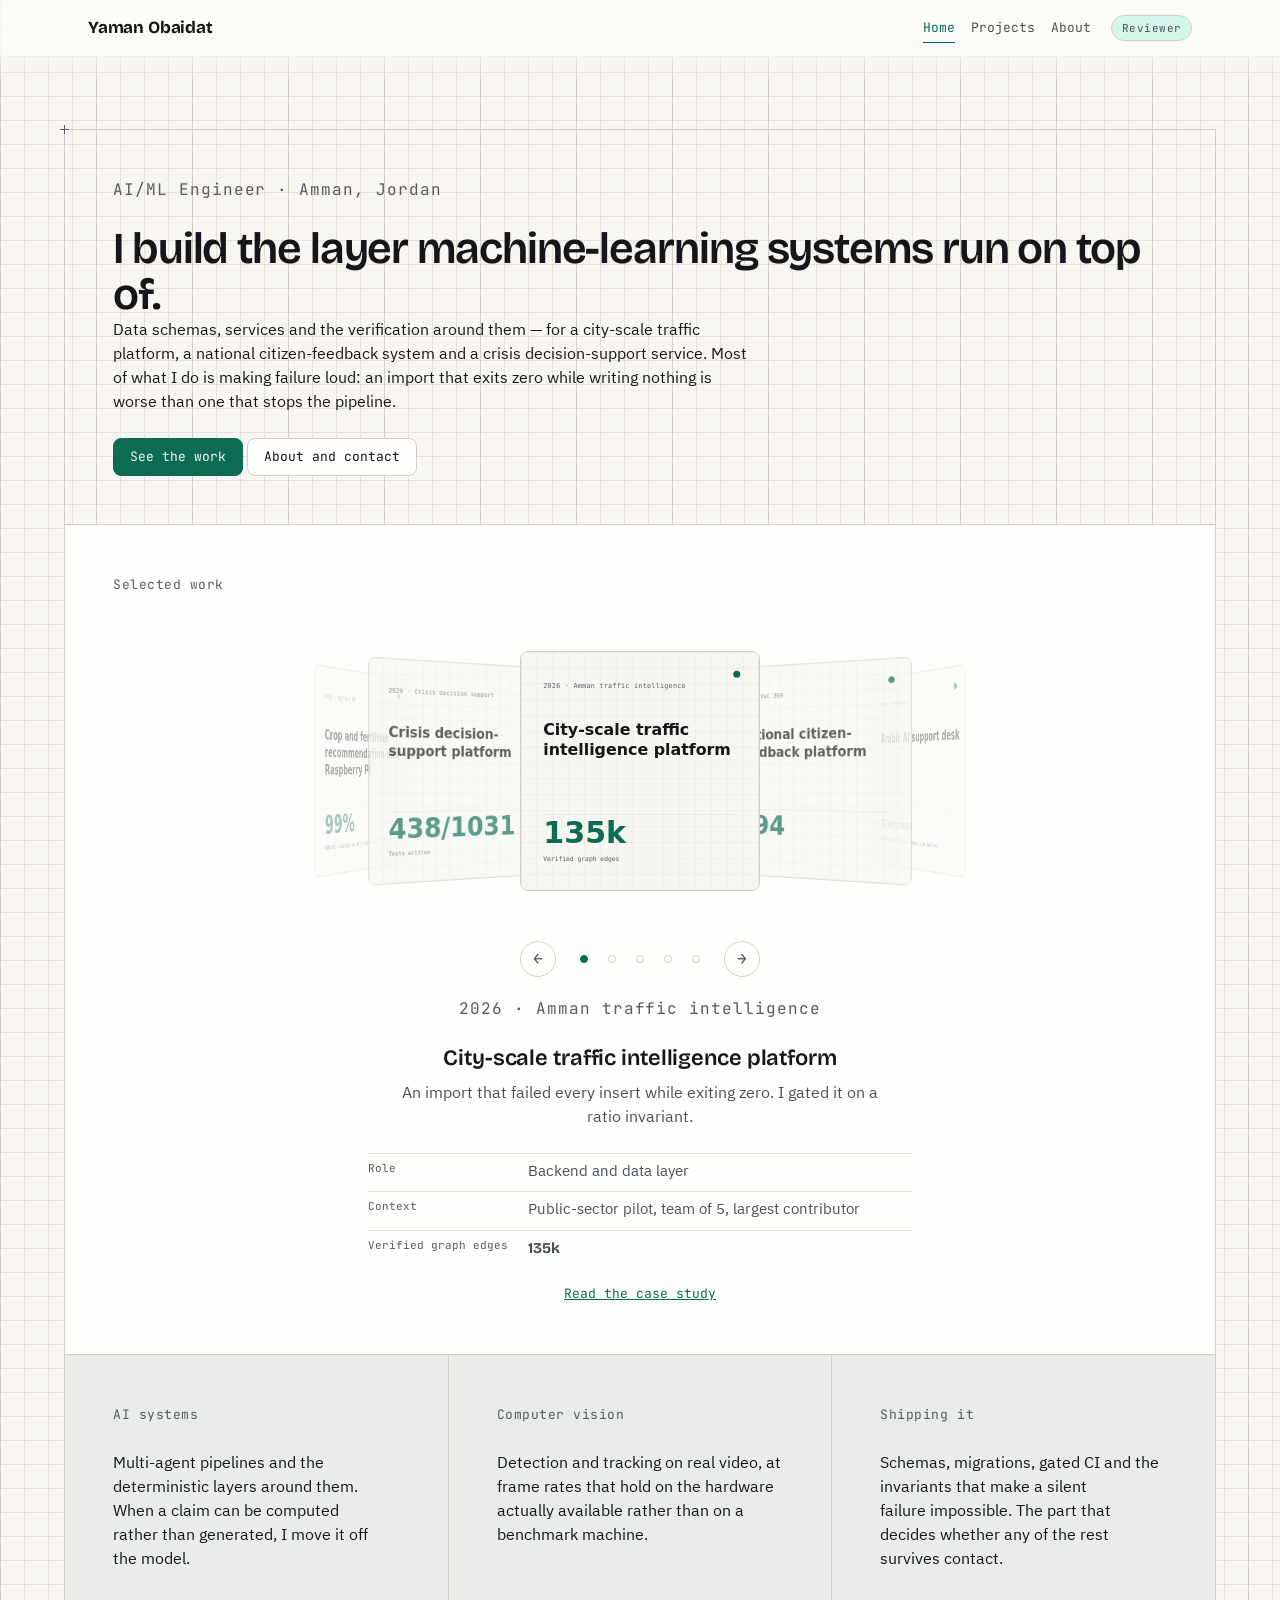
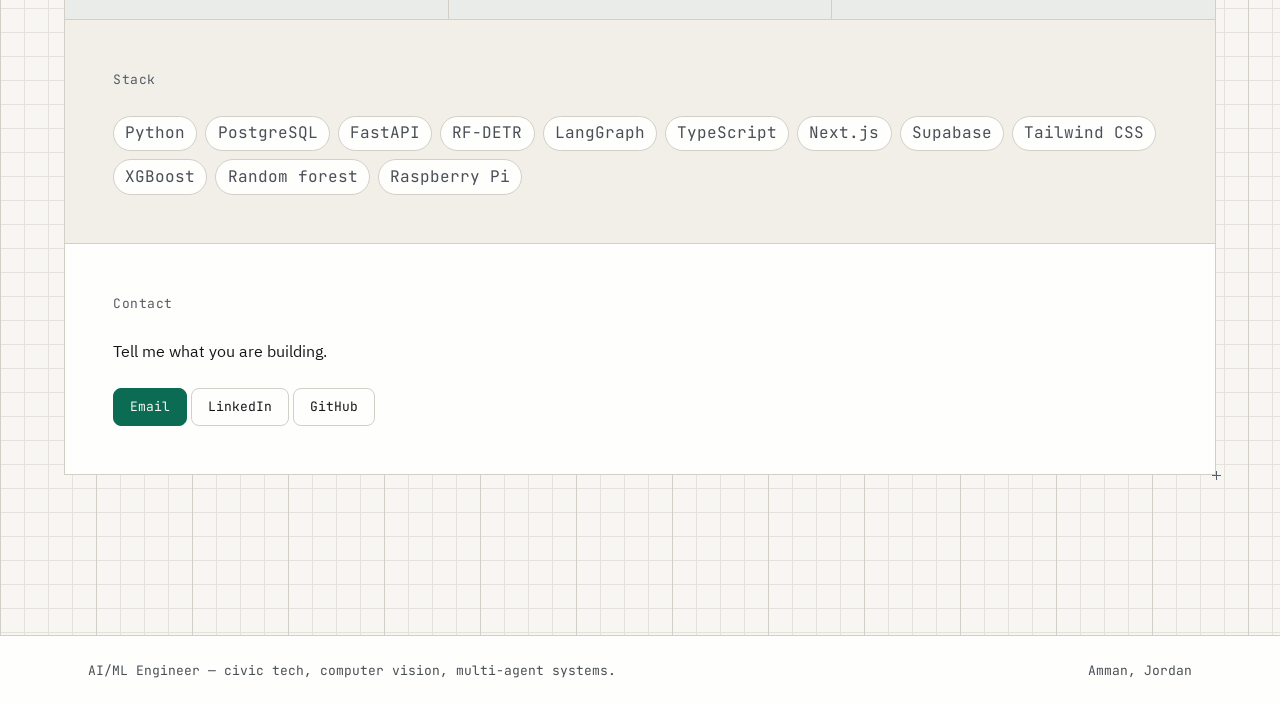
==== index.html @ bcfc2d08 "feat: build the portfolio site, phases 0 through 7 Vanilla HTML/CSS/JS, no framework, no bundler, no" ====
<!doctype html>
<html lang="en">
<head>
<meta charset="utf-8">
<meta name="viewport" content="width=device-width, initial-scale=1">
<title>Yaman Obaidat — AI/ML Engineer</title>
<meta name="description" content="AI/ML Engineer in Amman, Jordan — civic tech, computer vision, multi-agent systems.">
<link rel="canonical" href="https://YAMANOE.github.io/yaman-portfolio/">
<meta property="og:type" content="website">
<meta property="og:site_name" content="Yaman Obaidat">
<meta property="og:url" content="https://YAMANOE.github.io/yaman-portfolio/">
<meta property="og:title" content="Yaman Obaidat — AI/ML Engineer">
<meta property="og:description" content="AI/ML Engineer in Amman, Jordan — civic tech, computer vision, multi-agent systems.">
<!-- Social crawlers cannot resolve relative URLs, so these two are absolute.
     They are the only absolute paths in the repo. -->
<meta property="og:image" content="https://YAMANOE.github.io/yaman-portfolio/assets/og-image.png">
<meta property="og:image:width" content="1200">
<meta property="og:image:height" content="630">
<meta property="og:image:alt" content="Yaman Obaidat — AI/ML Engineer. Civic tech, computer vision, multi-agent systems.">
<meta name="twitter:card" content="summary_large_image">
<meta name="twitter:title" content="Yaman Obaidat — AI/ML Engineer">
<meta name="twitter:description" content="AI/ML Engineer in Amman, Jordan — civic tech, computer vision, multi-agent systems.">
<meta name="twitter:image" content="https://YAMANOE.github.io/yaman-portfolio/assets/og-image.png">

<link rel="icon" href="assets/favicon.svg" type="image/svg+xml">

<link rel="preconnect" href="https://fonts.googleapis.com">
<link rel="preconnect" href="https://fonts.gstatic.com" crossorigin>
<link href="https://fonts.googleapis.com/css2?family=Bricolage+Grotesque:opsz,wght@12..96,600;12..96,700&family=IBM+Plex+Sans+Arabic:wght@400;500&family=JetBrains+Mono:wght@400;500&display=swap" rel="stylesheet">

<link rel="stylesheet" href="assets/styles.css">
<link rel="stylesheet" href="assets/home.css">
</head>
<body class="sheet-page">

<a class="skip" href="#main">Skip to content</a>

<header class="topbar">
  <div class="shell topbar__inner">
    <a class="mark" href="index.html">Yaman Obaidat</a>
    <nav class="nav" aria-label="Main">
      <a href="index.html" aria-current="page">Home</a>
      <a href="projects.html">Projects</a>
      <a href="about.html">About</a>
    </nav>
    <span class="pill">Reviewer</span>
  </div>
</header>

<main id="main">

  <div class="sheet">

    <!-- 1. Hero -->
    <section class="parcel parcel--hero" aria-labelledby="hero-h">
      <p class="eyebrow">AI/ML Engineer · Amman, Jordan</p>
      <h1 id="hero-h">I build the layer machine-learning systems run on top of.</h1>
      <p class="hero__lede">
        Data schemas, services and the verification around them — for a city-scale traffic
        platform, a national citizen-feedback system and a crisis decision-support service.
        Most of what I do is making failure loud: an import that exits zero while writing
        nothing is worse than one that stops the pipeline.
      </p>
      <p class="hero__actions">
        <a class="btn btn--primary" href="projects.html">See the work</a>
        <!-- TODO(yaman): add the CV PDF and point this at it. -->
        <a class="btn" href="about.html">About and contact</a>
      </p>
    </section>

    <!-- 2. Selected work -->
    <section class="parcel parcel--work" aria-labelledby="work-h">
      <h2 class="parcel__label" id="work-h">Selected work</h2>

      <div class="error" id="error" hidden>
        <p><strong>The project data could not load.</strong></p>
        <p>This page reads <code class="mono">data/projects.json</code> over the network, which does
           not work from a <code class="mono">file://</code> address. Serve the folder over http:</p>
        <p><code class="mono">python3 -m http.server 8000</code></p>
        <p class="error__detail"><code></code></p>
      </div>

      <div id="carousel">
        <div class="cf" id="track" tabindex="0" role="group"
             aria-roledescription="carousel" aria-label="Selected projects. Use the left and right arrow keys."></div>
        <div class="cf__controls">
          <button type="button" class="arrow" id="prev" aria-label="Previous project">←</button>
          <div class="dots" id="dots" role="group" aria-label="Choose a project"></div>
          <button type="button" class="arrow" id="next" aria-label="Next project">→</button>
        </div>
        <div class="cap" id="caption" aria-live="polite"></div>
      </div>
    </section>

    <!-- 3. What I do — one parcel each -->
    <section class="parcel parcel--do" aria-labelledby="do-1">
      <h2 class="parcel__label" id="do-1">AI systems</h2>
      <p>Multi-agent pipelines and the deterministic layers around them. When a claim can be
         computed rather than generated, I move it off the model.</p>
    </section>
    <section class="parcel parcel--do" aria-labelledby="do-2">
      <h2 class="parcel__label" id="do-2">Computer vision</h2>
      <p>Detection and tracking on real video, at frame rates that hold on the hardware
         actually available rather than on a benchmark machine.</p>
    </section>
    <section class="parcel parcel--do" aria-labelledby="do-3">
      <h2 class="parcel__label" id="do-3">Shipping it</h2>
      <p>Schemas, migrations, gated CI and the invariants that make a silent failure
         impossible. The part that decides whether any of the rest survives contact.</p>
    </section>

    <!-- 4. Stack -->
    <section class="parcel parcel--stack" aria-labelledby="stack-h">
      <h2 class="parcel__label" id="stack-h">Stack</h2>
      <ul class="tags" id="stack-row"></ul>
    </section>

    <!-- 5. Contact -->
    <section class="parcel parcel--cta" aria-labelledby="contact-h">
      <h2 class="parcel__label" id="contact-h">Contact</h2>
      <p class="cta__line">Tell me what you are building.</p>
      <p class="hero__actions">
        <!-- TODO(yaman): fill these three hrefs — see data/profile.json contact block. -->
        <a class="btn btn--primary" href="about.html">Email</a>
        <a class="btn" href="about.html">LinkedIn</a>
        <a class="btn" href="https://github.com/YAMANOE">GitHub</a>
      </p>
    </section>

  </div>
</main>

<footer class="site-footer">
  <div class="shell site-footer__inner">
    <span>AI/ML Engineer — civic tech, computer vision, multi-agent systems.</span>
    <span>Amman, Jordan</span>
  </div>
</footer>

<script type="module" src="assets/app.js"></script>
</body>
</html>
---- assets/styles.css ----
/* ==========================================================================
   yaman-portfolio — design tokens and shared shell
   Owned by Phase 0. Later phases APPEND their own blocks; they do not edit
   the rules above their block. See docs/phases/.
   ========================================================================== */

/* ==========================================================================
   Metric-matched fallbacks.

   Google Fonts load with display=swap, so the fallback paints first and the
   webfont replaces it. If the two have different metrics the text reflows and
   everything below it jumps — cumulative layout shift.

   These size-adjust values were MEASURED in the browser against the real
   webfonts (100px probe, same string):
     Bricolage Grotesque vs Arial   1984/2072 = 95.7%
     IBM Plex Sans Arabic vs Arial  2125/2072 = 102.6%
     JetBrains Mono vs Menlo        2520/2529 = 99.7%
   The mono case is the important one: against the GENERIC monospace the
   mismatch was 133.9%, and mono carries every label and eyebrow on the site.
   Re-measure if a family or weight changes.
   ========================================================================== */

@font-face {
  font-family: "Display fallback";
  src: local("Arial"), local("Helvetica Neue"), local("Liberation Sans");
  size-adjust: 95.7%;
  ascent-override: 92%;
  descent-override: 24%;
  line-gap-override: 0%;
}
@font-face {
  font-family: "Body fallback";
  src: local("Arial"), local("Helvetica Neue"), local("Liberation Sans");
  size-adjust: 102.6%;
  ascent-override: 92%;
  descent-override: 24%;
  line-gap-override: 0%;
}
@font-face {
  font-family: "Mono fallback";
  src: local("Menlo"), local("Consolas"), local("DejaVu Sans Mono");
  size-adjust: 99.7%;
  ascent-override: 92%;
  descent-override: 24%;
  line-gap-override: 0%;
}

:root {
  /* --- surface ------------------------------------------------------------
     Paper is warm off-white; paper-lift is the one step up used for cards
     and the topbar so a raised surface reads without a shadow. */
  --paper:        #F7F6F2;
  --paper-lift:   #FEFEFC;

  /* --- ink ----------------------------------------------------------------
     All three pass 4.5:1 on --paper, so no ink value can fail body text:
     ink 16.75:1 · ink-2 7.62:1 · ink-3 6.23:1 */
  --ink:          #14161A;
  --ink-2:        #4A4F57;
  --ink-3:        #565C66;

  /* --- mint ---------------------------------------------------------------
     THE RULE: --mint is the only mint allowed on text or a focus ring.
     It is 5.99:1 on --paper, clearing the 4.5:1 body-text floor.
     --mint-soft and --mint-glow are DECORATIVE ONLY — 1.54:1 and 1.07:1.
     Putting text on either fails WCAG. Phase 7 will check this. */
  --mint:         #0B6B53;
  --mint-soft:    #7FD9BE;
  --mint-glow:    #D6F5EA;

  /* --- rules --------------------------------------------------------------
     line draws borders; line-soft draws the paper grid. */
  --line:         #D2CFC7;
  --line-soft:    #E4E2DB;

  /* --- type ---------------------------------------------------------------
     Mono is for labels, metadata and eyebrows only — never body copy. */
  --font-display: "Bricolage Grotesque", "Display fallback", ui-sans-serif, system-ui, sans-serif;
  --font-body:    "IBM Plex Sans Arabic", "Body fallback", ui-sans-serif, system-ui, sans-serif;
  --font-mono:    "JetBrains Mono", "Mono fallback", ui-monospace, "SF Mono", monospace;

  /* --- measure ------------------------------------------------------------ */
  --shell:        72rem;          /* 1152px = 12 arterials, so page content
                                     lands on the same lines the grid draws */
  --gutter:       1.5rem;
  --radius:       0.5rem;

  /* --- grid ---------------------------------------------------------------
     The paper grid: the traffic-map vernacular. Two weights — arterials every
     fourth line, side streets between — so the grid is a measurement system
     rather than wallpaper. Every page shares it. */
  --cell:         24px;
  --arterial:     calc(var(--cell) * 4);   /* 96px */

  /* --- card surfaces -------------------------------------------------------
     A fill is a statement about WHAT a card holds, never decoration:
       raised = an artifact you can go and look at
       live   = the one currently-true fact (mint means current)
       sunk   = supporting credentials and details
     Five surfaces, each answering "what KIND of thing is in this card?" — a
     fill is never decoration and never encodes a level or a rating.
     All four ink colours clear 4.5:1 on every one of them; the lowest pairing
     is mint on --surface-index at 5.44:1. Re-verify if any value changes. */
  --surface-raised: #FEFEFC;   /* an artifact you can go and look at   */
  --surface-live:   #D6F5EA;   /* the one currently-true fact          */
  --surface-sunk:   #F1EFE8;   /* record: credentials, dates, contact  */
  --surface-read:   #F2F4F3;   /* prose you read start to finish       */
  --surface-index:  #E9ECE8;   /* an inventory you scan, never read    */
}

/* ==========================================================================
   Reset — only what the shell actually needs.
   ========================================================================== */

*, *::before, *::after { box-sizing: border-box; }

/* Any author `display` declaration beats the UA stylesheet's
   [hidden] { display: none }, which silently breaks every `el.hidden = true`
   in the repo (the owner panel, the prev/next nav, the error boxes).
   This rule makes the hidden property mean what it says, everywhere. */
[hidden] { display: none !important; }

html { -webkit-text-size-adjust: 100%; }

body {
  margin: 0;
  min-height: 100dvh;
  display: flex;
  flex-direction: column;
  font-family: var(--font-body);
  font-size: 1rem;
  line-height: 1.65;
  color: var(--ink);
  background-color: var(--paper);

  /* The paper grid. Arterials in --line, side streets in --line-soft; neither
     may compete with text. */
  background-image:
    linear-gradient(to right,  var(--line)      1px, transparent 1px),
    linear-gradient(to right,  var(--line-soft) 1px, transparent 1px),
    linear-gradient(to bottom, var(--line-soft) 1px, transparent 1px);
  background-size:
    var(--arterial) 100%,
    var(--cell) 100%,
    100% var(--cell);
}

img { max-width: 100%; height: auto; display: block; }

h1, h2, h3 {
  font-family: var(--font-display);
  font-weight: 600;
  margin: 0;
  font-optical-sizing: auto;   /* Bricolage carries an opsz axis; let it work */
  /* Sentence case everywhere — see AGENTS.md. No text-transform here. */
}

/* Leading tracks size inversely, tracking tightens as size grows. */
h1 { font-size: clamp(1.75rem, 5vw, 2.75rem); line-height: 1.05; letter-spacing: -0.025em; }
h2 { font-size: 1.25rem;  line-height: 1.15; letter-spacing: -0.015em; }
h3 { font-size: 1rem;     line-height: 1.25; letter-spacing: -0.005em; }

/* Body sits near zero tracking with comfortable leading. */
p { text-wrap: pretty; }

a { color: var(--mint); }

/* ==========================================================================
   Focus — defined once, inherited by every phase.
   ========================================================================== */

:focus-visible {
  outline: 2px solid var(--mint);
  outline-offset: 2px;
  border-radius: 2px;
}

/* Feedback belongs on pointer-down. Waiting for the click to acknowledge a
   press is the moment directness falls away. */
a, button { -webkit-tap-highlight-color: transparent; }
a:active, button:active { opacity: 0.68; }

/* ==========================================================================
   Shell — identical on every page. Copied markup, not a template.
   ========================================================================== */

.shell {
  width: 100%;
  max-width: var(--shell);
  margin-inline: auto;
  padding-inline: var(--gutter);
}

/* Skip link — first in tab order, visible only on focus. */
.skip {
  position: absolute;
  left: var(--gutter);
  top: -4rem;
  z-index: 10;
  padding: 0.6rem 1rem;
  background: var(--paper-lift);
  border: 1px solid var(--mint);
  border-radius: var(--radius);
  font-family: var(--font-mono);
  font-size: 0.8125rem;
  text-decoration: none;
  transition: top 160ms ease;
}
.skip:focus { top: 0.75rem; }

/* A floating translucent layer rather than an opaque strip: the paper grid and
   the content pass underneath it, which is what makes it read as a material
   sitting above the page rather than a band cut out of it. */
.topbar {
  position: sticky;
  top: 0;
  z-index: 5;
  background: color-mix(in srgb, var(--paper-lift) 72%, transparent);
  -webkit-backdrop-filter: blur(20px) saturate(180%);
  backdrop-filter: blur(20px) saturate(180%);
  border-bottom: 1px solid color-mix(in srgb, var(--line) 55%, transparent);
}

/* Scroll edge effect instead of a hard divider: a short fade where content
   meets the floating chrome, only directly beneath it. */
.topbar::after {
  content: '';
  position: absolute;
  inset-inline: 0;
  top: 100%;
  height: 1.5rem;
  pointer-events: none;
  background: linear-gradient(to bottom,
    color-mix(in srgb, var(--paper) 60%, transparent), transparent);
}

.topbar__inner {
  display: flex;
  flex-wrap: wrap;
  align-items: center;
  gap: 0.75rem 1.25rem;
  min-height: 3.5rem;
  padding-block: 0.6rem;
}

.mark {
  font-family: var(--font-display);
  font-weight: 700;
  font-size: 1.0625rem;
  color: var(--ink);
  text-decoration: none;
  letter-spacing: -0.01em;
}

.nav {
  display: flex;
  flex-wrap: wrap;
  gap: 1rem;
  margin-inline-start: auto;
}

.nav a {
  font-family: var(--font-mono);
  font-size: 0.8125rem;
  color: var(--ink-2);
  text-decoration: none;
  padding-block: 0.25rem;
  border-bottom: 1px solid transparent;
}
.nav a:hover,
.nav a[aria-current="page"] {
  color: var(--mint);
  border-bottom-color: var(--mint);
}

/* Role pill. Phase 0 ships it static; Phase 6 makes it reflect ?owner=1.
   It is a label, never a claim of protection — see phase-6-owner-mode.md. */
.pill {
  font-family: var(--font-mono);
  font-size: 0.6875rem;
  letter-spacing: 0.04em;
  color: var(--ink-2);
  background: var(--mint-glow);
  border: 1px solid var(--line);
  border-radius: 999px;
  padding: 0.2rem 0.6rem;
  white-space: nowrap;
}

main { display: block; flex: 1; }

.site-footer {
  margin-top: 4rem;
  border-top: 1px solid var(--line);
  background: var(--paper-lift);
}

.site-footer__inner {
  display: flex;
  flex-wrap: wrap;
  gap: 0.5rem 1.5rem;
  justify-content: space-between;
  padding-block: 1.5rem;
  font-family: var(--font-mono);
  font-size: 0.8125rem;
  color: var(--ink-2);
}

.site-footer a { color: var(--mint); }

/* Eyebrow — the mono label used above headings across the site. */
.eyebrow {
  font-family: var(--font-mono);
  font-size: 0.75rem;
  letter-spacing: 0.06em;
  color: var(--ink-3);
  margin: 0 0 0.75rem;
}

/* ==========================================================================
   Reduced motion — global, so no later phase has to remember it.
   ========================================================================== */

@media (prefers-reduced-motion: reduce) {
  *, *::before, *::after {
    animation-duration: 0.01ms !important;
    animation-iteration-count: 1 !important;
    transition-duration: 0.01ms !important;
    scroll-behavior: auto !important;
  }
}

/* Translucency is a preference, not a given: make the material solid rather
   than frosted when the reader has asked for less transparency. */
@media (prefers-reduced-transparency: reduce) {
  .topbar {
    background: var(--paper-lift);
    -webkit-backdrop-filter: none;
    backdrop-filter: none;
  }
  .topbar::after { display: none; }
}

/* More contrast: near-solid surfaces with a defined border. */
@media (prefers-contrast: more) {
  .topbar {
    background: var(--paper-lift);
    -webkit-backdrop-filter: none;
    backdrop-filter: none;
    border-bottom-color: var(--ink-3);
  }
}

/* --- Phase 0 landing block. Phase 1 replaces this with the real hero. --- */
.foundation { padding-block: 5rem 6rem; }
.foundation h1 { font-size: clamp(1.75rem, 5vw, 2.75rem); max-width: 20ch; }

/* ==========================================================================
   Phase 2 — projects index. The cards are parcels in the shared sheet.
   ========================================================================== */

.parcel--head    { grid-column: 1 / 13; grid-row: 1; }
.parcel--filters { grid-column: 1 / 13; grid-row: 2; background: var(--surface-sunk); }

.parcel--head h1 {
  font-size: clamp(1.5rem, 4vw, 2.25rem);
  line-height: calc(var(--cell) * 1.5);
  letter-spacing: -0.024em;
  max-width: 24ch;
  margin: 0;
}
.parcel--head .eyebrow { margin: 0 0 var(--cell); }

/* Every project card is identical — the index ranks nothing. */
.grid { display: contents; }
.parcel.card {
  grid-column: span 4;
  background: var(--surface-index);
  text-decoration: none;
  color: inherit;
  gap: calc(var(--cell) / 4);
}
a.parcel.card:hover { background: var(--surface-raised); }
.card[aria-disabled="true"] { color: var(--ink-3); }

.card > * { margin: 0; }
.card__eyebrow {
  font-family: var(--font-mono);
  font-size: 0.75rem;
  line-height: var(--cell);
  letter-spacing: 0.04em;
  color: var(--ink-3);
  margin: 0;
}
.card__title {
  font-size: 1.0625rem;
  line-height: calc(var(--cell) * 1.25);
  letter-spacing: -0.012em;
  margin: 0;
}
.card__stack {
  font-family: var(--font-mono);
  font-size: 0.6875rem;
  line-height: var(--cell);
  color: var(--ink-2);
  margin: 0;
}
.card__figure {
  display: flex; align-items: baseline; gap: calc(var(--cell) / 2);
  flex-wrap: wrap;
  margin: calc(var(--cell) / 2) 0 0;
  padding-top: calc(var(--cell) / 2);
  border-top: 1px solid var(--line-soft);
}
.card__value {
  font-family: var(--font-display);
  font-size: 1.5rem; font-weight: 700; color: var(--mint); line-height: 1;
  font-variant-numeric: tabular-nums;
}
.card__label { font-family: var(--font-mono); font-size: 0.6875rem; color: var(--ink-3); }
.card__go {
  font-family: var(--font-mono); font-size: 0.6875rem; color: var(--mint);
  line-height: var(--cell); margin: calc(var(--cell) / 2) 0 0;
}
.card[aria-disabled="true"] .card__go { color: var(--ink-3); }

.filters { display: flex; flex-wrap: wrap; gap: calc(var(--cell) / 3); }
.chip {
  font-family: var(--font-mono);
  font-size: 0.75rem;
  line-height: var(--cell);
  color: var(--ink-2);
  background: var(--paper-lift);
  border: 1px solid var(--line);
  border-radius: 999px;
  padding: 0 calc(var(--cell) / 1.5);
  cursor: pointer;
}
.chip:hover { border-color: var(--mint); color: var(--mint); }
.chip[aria-pressed="true"] { background: var(--mint); border-color: var(--mint); color: var(--paper); }
.chip--clear { border-style: dashed; }
.index-status {
  font-family: var(--font-mono); font-size: 0.75rem; line-height: var(--cell);
  color: var(--ink-3); margin: var(--cell) 0 0;
}

@media (max-width: 999px) {
  .parcel--head, .parcel--filters { grid-column: 1 / 7; }
  .parcel.card { grid-column: span 3; }
}

/* The project cards are created by JS, so no CSS rule can reserve their space
   — the elements do not exist at first paint, and five cards appearing at once
   shoved the footer down. The sheet holds the lattice open at the measured
   settled height until the cards land, then projects-index.js drops the class.
   The reserve must NOT survive rendering: filtering to one project would
   otherwise leave a screen of dead space.
   Measured with the five real records: 1251px at 12 columns, 1928px stacked.
   RE-MEASURE if a project is added or removed. */
.sheet--reserving { min-height: 1251px; }
@media (max-width: 699px) { .sheet--reserving { min-height: 1928px; } }

.error {
  border: 1px solid var(--mint);
  border-radius: var(--radius);
  background: var(--paper-lift);
  padding: 1.25rem;
  margin-block: 1.5rem;
}
.error p { margin: 0 0 0.5rem; }
.error__detail { color: var(--ink-2); font-size: 0.875rem; }
.mono { font-family: var(--font-mono); font-size: 0.8125rem; }

/* ==========================================================================
   Phase 6 — owner mode. Appended; nothing above this line was edited.
   Not authentication: no lock iconography, no "secure" language anywhere.
   ========================================================================== */

.owner__toggle {
  position: fixed;
  inset-block-end: 1rem;
  inset-inline-end: 1rem;
  z-index: 20;
  font-family: var(--font-mono);
  font-size: 0.75rem;
  color: var(--paper);
  background: var(--mint);
  border: 1px solid var(--mint);
  border-radius: 999px;
  padding: 0.55rem 1rem;
  cursor: pointer;
}

.owner {
  position: fixed;
  inset-block: 0;
  inset-inline-end: 0;
  z-index: 30;
  width: min(24rem, 100%);
  overflow-y: auto;
  background: var(--paper-lift);
  border-inline-start: 1px solid var(--line);
  padding: 1.25rem;
  display: flex;
  flex-direction: column;
  gap: 0.75rem;
}

.owner__head { display: flex; align-items: center; justify-content: space-between; gap: 1rem; }
.owner__title { font-family: var(--font-display); font-weight: 600; font-size: 1.0625rem; margin: 0; }
.owner__close {
  font-size: 1rem; line-height: 1; cursor: pointer;
  background: none; border: 1px solid var(--line); border-radius: var(--radius);
  padding: 0.3rem 0.5rem; color: var(--ink-2);
}

.owner__note { font-size: 0.8125rem; color: var(--ink-2); margin: 0; }
.owner__source, .owner__state {
  font-family: var(--font-mono); font-size: 0.6875rem; color: var(--ink-3); margin: 0;
}

.owner__body { display: flex; flex-direction: column; gap: 0.75rem; }

/* The record being edited is stated loudly — editing the wrong project
   silently is the failure mode this panel has to prevent. */
.owner__editing {
  font-family: var(--font-mono);
  font-size: 0.75rem;
  color: var(--mint);
  background: var(--mint-glow);
  border: 1px solid var(--mint);
  border-radius: var(--radius);
  padding: 0.5rem 0.7rem;
  margin: 0;
}

.owner__field { display: flex; flex-direction: column; gap: 0.25rem; }
.owner__label { font-family: var(--font-mono); font-size: 0.6875rem; color: var(--ink-3); }
.owner__field input,
.owner__field textarea,
.owner__field select {
  font-family: var(--font-body);
  font-size: 0.875rem;
  color: var(--ink);
  background: var(--paper);
  border: 1px solid var(--line);
  border-radius: var(--radius);
  padding: 0.45rem 0.6rem;
  width: 100%;
}
.owner__field textarea { resize: vertical; }

.owner__actions { display: flex; flex-wrap: wrap; gap: 0.5rem; margin-top: auto; padding-top: 0.75rem; }
.owner__actions .btn {
  font-family: var(--font-mono); font-size: 0.75rem; cursor: pointer;
  border-radius: var(--radius); padding: 0.5rem 0.8rem;
  border: 1px solid var(--line); background: var(--paper); color: var(--ink);
}
.owner__actions .btn--primary { background: var(--mint); border-color: var(--mint); color: var(--paper); }
.owner__discard { border-style: dashed; color: var(--ink-2); }


/* ==========================================================================
   Shared tag component — used by the home Stack row and every case study's
   Stack block. Phase 3 calls it "the same component as the home page", so it
   lives here rather than in either page's own stylesheet.
   ========================================================================== */

.tags, .plain { list-style: none; margin: 0; padding: 0; }
.tags { display: flex; flex-wrap: wrap; gap: 0.5rem; }
.tag {
  font-family: var(--font-mono);
  font-size: 0.75rem;
  color: var(--ink-2);
  background: var(--paper-lift);
  border: 1px solid var(--line);
  border-radius: 999px;
  padding: 0.3rem 0.7rem;
}

/* ==========================================================================
   The sheet — the site's card lattice.

   Parcels abut with zero gutters and share single hairlines, so every card
   edge lands on an arterial of the paper grid. Nothing floats, nothing is
   rounded, nothing has a shadow.

   THE RULE: no raw vertical length in any sheet stylesheet. Every
   padding-block, margin-block and line-height is a multiple of --cell (24px).
   One `line-height: 1.6` and every parcel below it drifts off the grid.

   The container supplies the top and left hairline, each parcel supplies its
   right and bottom, so every interior edge is exactly 1px and never doubled.
   ========================================================================== */

.sheet-page { --pad: calc(var(--cell) * 2); }        /* 48px parcel padding */

.sheet {
  display: grid;
  grid-template-columns: repeat(12, 1fr);
  gap: 0;
  width: min(var(--shell), 100%);
  margin-inline: auto;
  margin-block: calc(var(--cell) * 3) calc(var(--cell) * 4);
  border-top: 1px solid var(--line);
  border-left: 1px solid var(--line);
  position: relative;

  /* Without this, a min-height reserve on the grid STRETCHES the existing rows
     to fill it — so the head card ballooned before the cards landed and then
     shrank when they arrived, which was the whole layout shift. Extra height
     belongs at the bottom of the lattice, not inside its rows. */
  align-content: start;
}

.parcel {
  border-right: 1px solid var(--line);
  border-bottom: 1px solid var(--line);
  padding: var(--pad);
  margin: 0;
  min-width: 0;                 /* the 360px overflow guard */
  align-content: start;
  background: transparent;
  display: flex;
  flex-direction: column;
}

.parcel__label {
  font-family: var(--font-mono);
  font-size: 0.8125rem;
  font-weight: 400;
  line-height: var(--cell);
  letter-spacing: 0.04em;
  color: var(--ink-3);
  margin: 0 0 var(--cell);
  font-variant-numeric: tabular-nums;
}

.parcel p { margin: 0 0 var(--cell); max-width: 64ch; }
.parcel p:last-child { margin-bottom: 0; }
.parcel p, .parcel li, .parcel dd { font-size: 1rem; line-height: var(--cell); }

/* Registration marks: two, at the sheet's corners. Never tiled. */
.sheet::before, .sheet::after {
  content: "";
  position: absolute;
  width: 9px; height: 9px;
  pointer-events: none;
  background:
    linear-gradient(var(--ink-3) 0 0) center / 1px 100% no-repeat,
    linear-gradient(var(--ink-3) 0 0) center / 100% 1px no-repeat;
}
.sheet::before { top: -5px; left: -5px; }
.sheet::after  { bottom: -5px; right: -5px; }

@media (max-width: 999px) {
  .sheet-page { --pad: calc(var(--cell) * 1.5); }
  .sheet { grid-template-columns: repeat(6, 1fr); }
}

/* Full bleed on phones — a map has no margin. */
@media (max-width: 699px) {
  .sheet-page { --pad: var(--cell); }
  .sheet {
    grid-template-columns: 1fr;
    width: 100%;
    margin-block: 0 calc(var(--cell) * 2);
    border-left: 0;
  }
  .parcel { border-right: 0; grid-column: 1 !important; grid-row: auto !important; }
  .sheet::before, .sheet::after { display: none; }
}

/* --- shared label/value pairs -------------------------------------------- */
.pairs { margin: 0; display: grid; gap: calc(var(--cell) / 2) var(--cell); }
.pairs div { display: grid; grid-template-columns: 6rem minmax(0, 1fr); gap: 0 var(--cell); }
.pairs dt {
  font-family: var(--font-mono); font-size: 0.75rem; line-height: var(--cell);
  letter-spacing: 0.04em; color: var(--ink-3);
}
.pairs dd { margin: 0; overflow-wrap: anywhere; }

/* --- buttons -------------------------------------------------------------- */
.btn {
  display: inline-block;
  font-family: var(--font-mono);
  font-size: 0.8125rem;
  line-height: var(--cell);
  text-decoration: none;
  color: var(--ink);
  background: var(--paper-lift);
  border: 1px solid var(--line);
  border-radius: var(--radius);
  padding: calc(var(--cell) / 4) calc(var(--cell) / 1.5);
}
.btn:hover { border-color: var(--mint); color: var(--mint); }
.btn--primary { background: var(--mint); border-color: var(--mint); color: var(--paper); }
.btn--primary:hover { color: var(--paper); opacity: 0.92; }
---- assets/home.css ----
/* Phase 1 — home page. Owned by Phase 1; styles.css is not edited. */

.visually-hidden {
  position: absolute; width: 1px; height: 1px;
  margin: -1px; padding: 0; overflow: hidden;
  clip: rect(0 0 0 0); clip-path: inset(50%); white-space: nowrap;
}

/* --- placement -----------------------------------------------------------
   Same lattice as the About sheet. Every row fully occupied at every
   breakpoint; no auto-placement.

     row 1   hero 1-12
     row 2   selected work 1-12          (the carousel needs the full width)
     row 3   AI systems 1-4 | computer vision 5-8 | shipping it 9-12
     row 4   stack 1-12
     row 5   contact 1-12                                                    */
.parcel--hero  { grid-column: 1 / 13; grid-row: 1; }
.parcel--work  { grid-column: 1 / 13; grid-row: 2; }
.parcel--do:nth-of-type(3) { grid-column: 1 / 5;  grid-row: 3; }
.parcel--do:nth-of-type(4) { grid-column: 5 / 9;  grid-row: 3; }
.parcel--do:nth-of-type(5) { grid-column: 9 / 13; grid-row: 3; }
.parcel--stack { grid-column: 1 / 13; grid-row: 4; }
.parcel--cta   { grid-column: 1 / 13; grid-row: 5; }

@media (max-width: 999px) {
  .parcel--hero  { grid-column: 1 / 7; }
  .parcel--work  { grid-column: 1 / 7; }
  .parcel--do:nth-of-type(3) { grid-column: 1 / 7; grid-row: 3; }
  .parcel--do:nth-of-type(4) { grid-column: 1 / 7; grid-row: 4; }
  .parcel--do:nth-of-type(5) { grid-column: 1 / 7; grid-row: 5; }
  .parcel--stack { grid-column: 1 / 7; grid-row: 6; }
  .parcel--cta   { grid-column: 1 / 7; grid-row: 7; }
}

/* --- fills ---------------------------------------------------------------
   Same meanings as the About sheet:
     raised  the work you can go and look at, and the contact action
     index   the three practice areas — an inventory, scanned
     sunk    the stack — a record
     none    the hero, which is the sheet's own title block                  */
.parcel--work  { background: var(--surface-raised); }
.parcel--do    { background: var(--surface-index); }
.parcel--stack { background: var(--surface-sunk); }
.parcel--cta   { background: var(--surface-raised); }

/* --- 1. Hero --- */
/* --- 2. Selected work / coverflow --- */

.cf {
  position: relative;
  height: 300px;
  perspective: 1200px;
  transform-style: preserve-3d;
  touch-action: pan-y;              /* vertical scroll still belongs to the page */
  cursor: grab;
  overflow: hidden;
}
.cf.is-dragging { cursor: grabbing; }

.cf__card {
  position: absolute;
  top: 50%; left: 50%;
  width: 240px; height: 240px;
  margin: -120px 0 0 -120px;        /* square, same crop for every cover */
  will-change: transform, opacity;
  transition: transform 120ms linear, opacity 120ms linear;
  backface-visibility: hidden;
}
.cf.is-dragging .cf__card { transition: none; }

.cf__img {
  width: 100%; height: 100%;
  object-fit: cover;
  border: 1px solid var(--line);
  border-radius: var(--radius);
  background: var(--paper-lift);
  pointer-events: none;
  user-select: none;
}
.cf__hit { position: absolute; inset: 0; border-radius: var(--radius); }

.cf__controls {
  display: flex; align-items: center; justify-content: center;
  gap: 1rem; margin-block: 1.25rem;
}
.arrow {
  font-family: var(--font-mono); font-size: 1rem; line-height: 1;
  color: var(--ink-2); background: var(--paper-lift);
  border: 1px solid var(--line); border-radius: 50%;
  width: 2.25rem; height: 2.25rem; cursor: pointer;
}
.arrow:hover { border-color: var(--mint); color: var(--mint); }

.dots { display: flex; gap: 0.25rem; }

/* The dot LOOKS 8px but the button is 24x24 — WCAG 2.2 target size (2.5.8).
   The visible mark is drawn by ::after so the hit area can be larger than it. */
.dot {
  width: 1.5rem; height: 1.5rem;
  padding: 0; border: 0; background: none;
  position: relative; cursor: pointer;
  border-radius: 50%;
}
.dot::after {
  content: '';
  position: absolute; top: 50%; left: 50%;
  transform: translate(-50%, -50%);
  width: 0.5rem; height: 0.5rem;
  border-radius: 50%;
  background: var(--paper-lift);
  border: 1px solid var(--line);
}
.dot[aria-pressed="true"]::after { background: var(--mint); border-color: var(--mint); }
.dot:hover::after { border-color: var(--mint); }

/* --- caption --- */
.cap { min-height: 14rem; max-width: 58ch; margin-inline: auto; text-align: center; }
.cap__title { font-size: 1.375rem; margin: 0 0 0.5rem; }
.cap__summary { color: var(--ink-2); margin: 0 0 1rem; }

.cap__meta {
  display: grid; gap: 0.25rem;
  margin: 0 0 1rem; text-align: start;
  max-width: 34rem; margin-inline: auto;
}
.cap__row {
  display: flex; flex-wrap: wrap; gap: 0.25rem 1rem;
  padding-block: 0.3rem; border-top: 1px solid var(--line-soft);
}
.cap__row dt {
  font-family: var(--font-mono); font-size: 0.6875rem;
  color: var(--ink-3); flex: 0 0 9rem;
}
.cap__row dd { margin: 0; font-size: 0.9375rem; color: var(--ink-2); }
.cap__figure { font-family: var(--font-display); font-weight: 700; color: var(--mint); }

.cap__link { font-family: var(--font-mono); font-size: 0.8125rem; }
.cap__link--none { color: var(--ink-3); }

/* Reduced motion: the carousel still moves when the reader asks it to, but it
   never eases and never moves on its own. coverflow.js snaps instead. */
@media (prefers-reduced-motion: reduce) {
  .cf__card { transition: none; }
}

@media (max-width: 560px) {
  .cf { height: 240px; }
  .cf__card { width: 180px; height: 180px; margin: -90px 0 0 -90px; }
  .cap__row dt { flex-basis: 100%; }
}
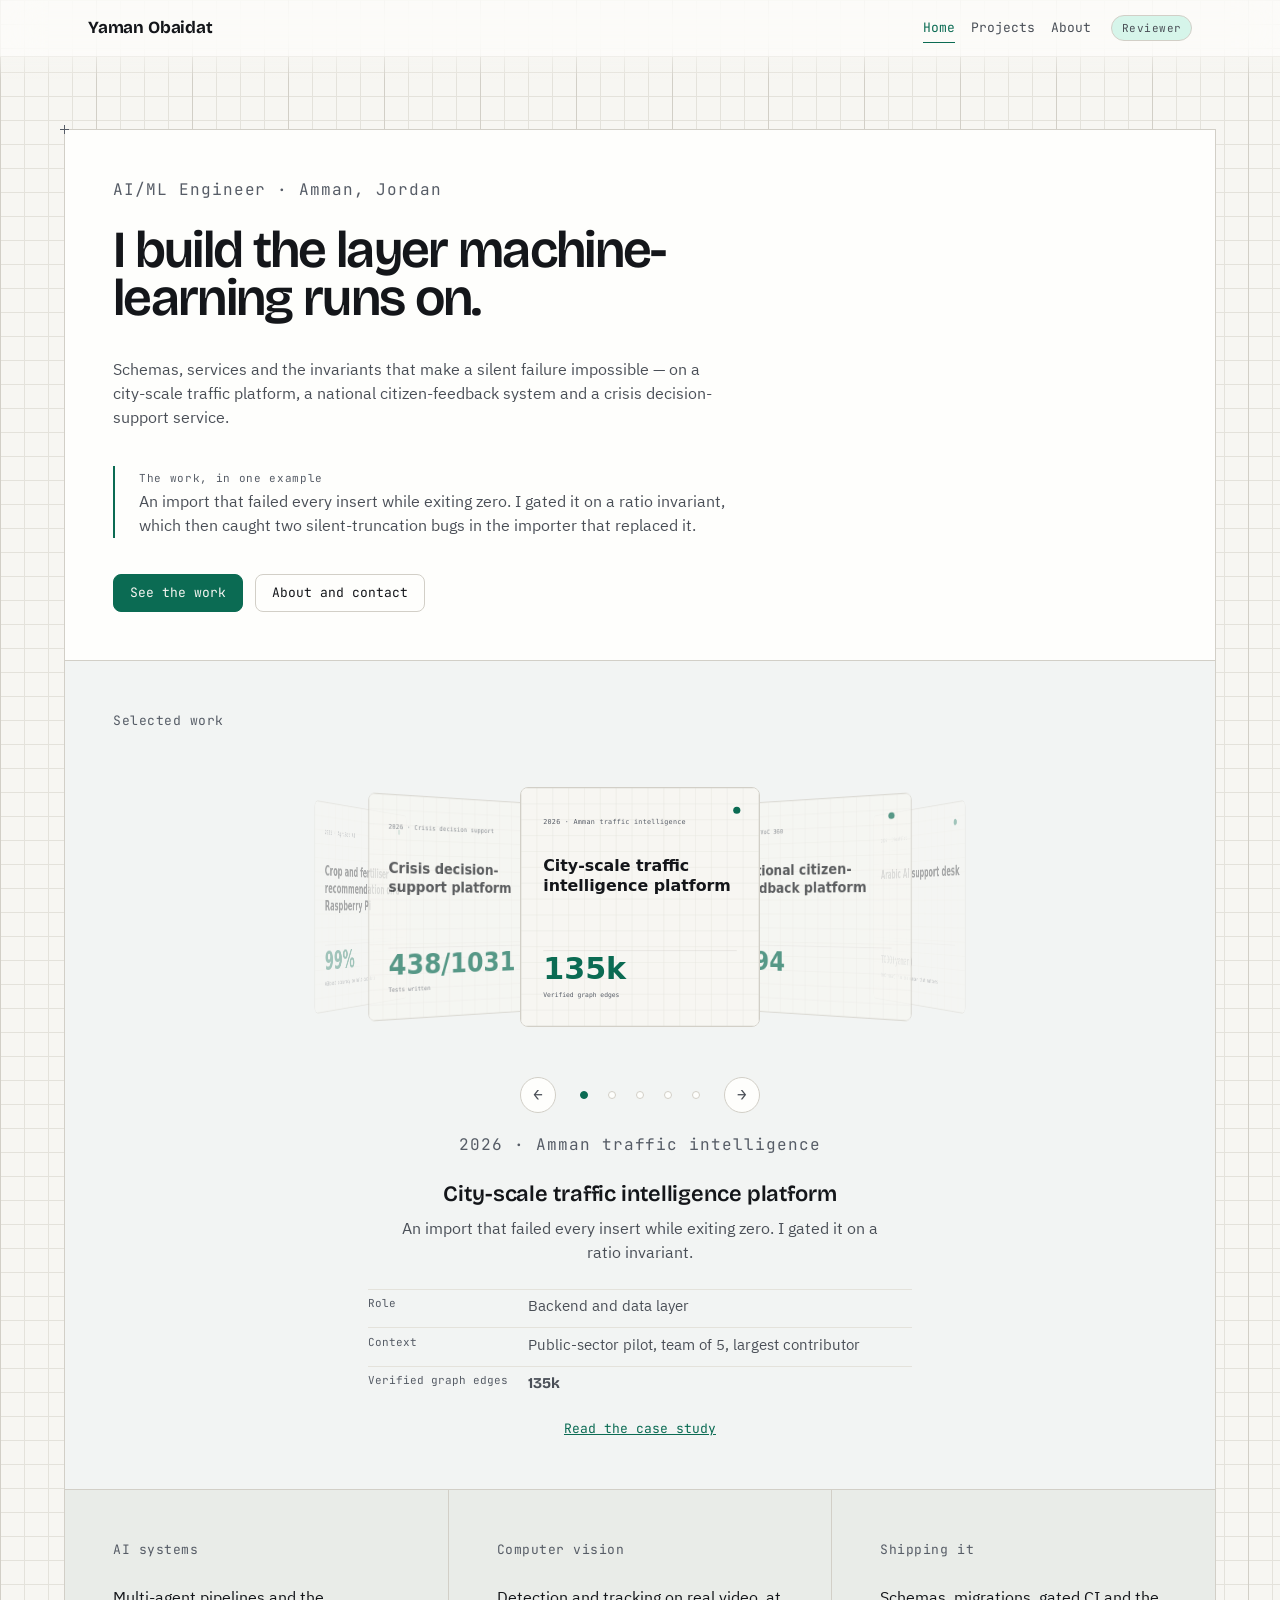
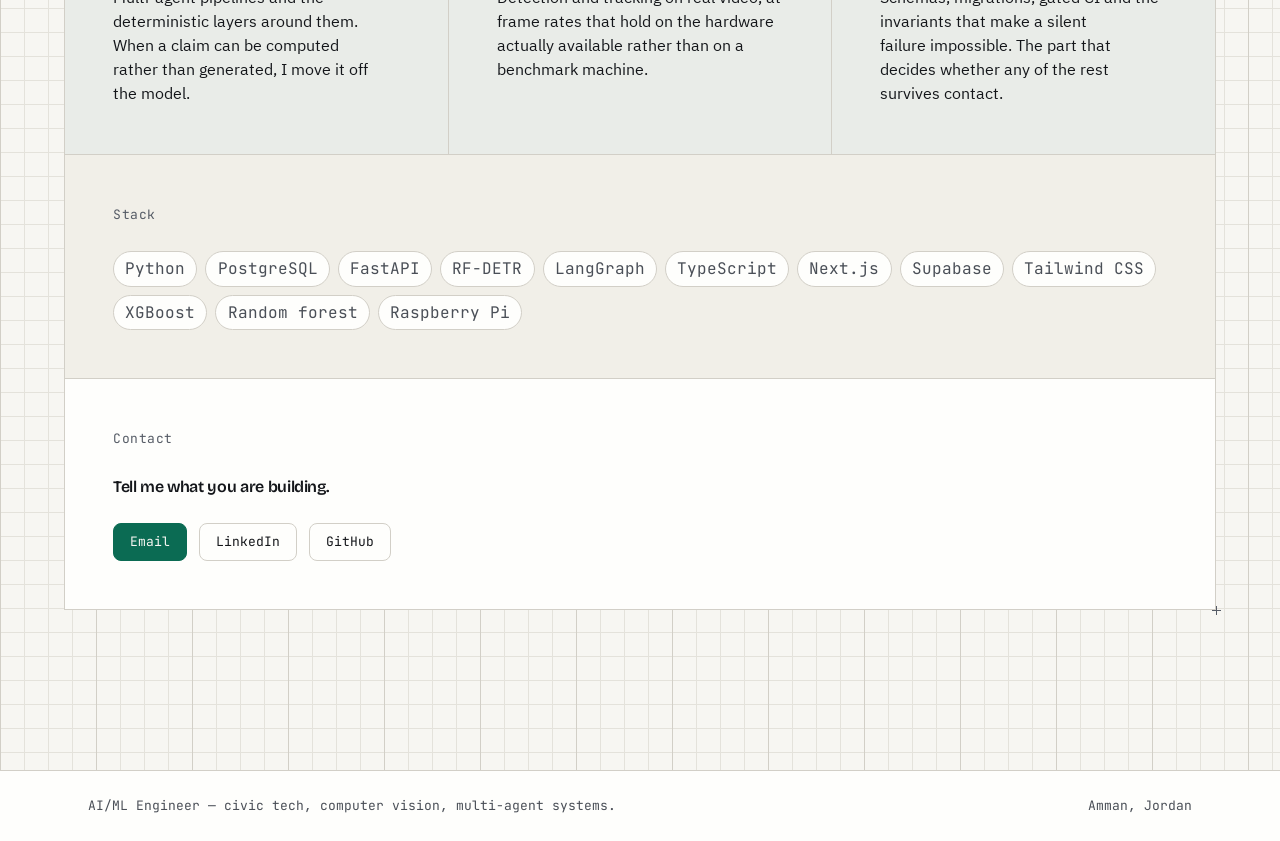
==== commit de96cd5f: "feat: make the hero a card and tighten its copy The hero was the only parcel still on bare paper, an" ====
--- a/index.html
+++ b/index.html
@@ -51,15 +51,22 @@
 
   <div class="sheet">
 
-    <!-- 1. Hero -->
+    <!-- 1. Hero — the sheet's headline surface. The proof line is the most
+         characteristic thing in the work: a failure that was silent until it
+         was gated. Wording traces to the traffic case study, not invented. -->
     <section class="parcel parcel--hero" aria-labelledby="hero-h">
       <p class="eyebrow">AI/ML Engineer · Amman, Jordan</p>
-      <h1 id="hero-h">I build the layer machine-learning systems run on top of.</h1>
+      <h1 id="hero-h">I build the layer machine-learning runs on.</h1>
       <p class="hero__lede">
-        Data schemas, services and the verification around them — for a city-scale traffic
-        platform, a national citizen-feedback system and a crisis decision-support service.
-        Most of what I do is making failure loud: an import that exits zero while writing
-        nothing is worse than one that stops the pipeline.
+        Schemas, services and the invariants that make a silent failure impossible — on a
+        city-scale traffic platform, a national citizen-feedback system and a crisis
+        decision-support service.
+      </p>
+      <p class="hero__proof">
+        <span class="hero__proof-label">The work, in one example</span>
+        An import that failed every insert while exiting zero. I gated it on a ratio
+        invariant, which then caught two silent-truncation bugs in the importer that
+        replaced it.
       </p>
       <p class="hero__actions">
         <a class="btn btn--primary" href="projects.html">See the work</a>
--- a/assets/home.css
+++ b/assets/home.css
@@ -35,16 +35,59 @@
 
 /* --- fills ---------------------------------------------------------------
    Same meanings as the About sheet:
-     raised  the work you can go and look at, and the contact action
+     raised  the page's headline surface, and the contact action
+     read    the carousel — work you look through
      index   the three practice areas — an inventory, scanned
      sunk    the stack — a record
      none    the hero, which is the sheet's own title block                  */
-.parcel--work  { background: var(--surface-raised); }
+.parcel--hero  { background: var(--surface-raised); }
+.parcel--work  { background: var(--surface-read); }
 .parcel--do    { background: var(--surface-index); }
 .parcel--stack { background: var(--surface-sunk); }
 .parcel--cta   { background: var(--surface-raised); }
 
-/* --- 1. Hero --- */
+/* --- 1. Hero -------------------------------------------------------------
+   Display type: tight leading, negative tracking, both scaling with size. */
+.parcel--hero .eyebrow { margin: 0 0 var(--cell); }
+
+.parcel--hero h1 {
+  font-size: clamp(2rem, 5.5vw, 3.25rem);
+  line-height: calc(var(--cell) * 2);      /* 48px */
+  letter-spacing: -0.032em;
+  max-width: 26ch;
+  /* 48px leading under a 52px face leaves almost no visual gap at one cell,
+     so the lede crowded the descenders. */
+  margin: 0 0 calc(var(--cell) * 1.5);
+  /* stops the last word stranding on its own line — "of." used to sit alone
+     under the headline */
+  text-wrap: balance;
+}
+
+.hero__lede {
+  font-size: 1.0625rem;
+  line-height: var(--cell);
+  color: var(--ink-2);
+  max-width: 58ch;
+  margin: 0 0 calc(var(--cell) * 1.5) !important;
+  text-wrap: pretty;
+}
+
+.hero__actions {
+  display: flex; flex-wrap: wrap;
+  gap: calc(var(--cell) / 2);
+  margin: 0 !important;
+}
+
+.cta__line {
+  font-family: var(--font-display);
+  font-size: clamp(1.5rem, 4vw, 2rem);
+  font-weight: 600;
+  line-height: calc(var(--cell) * 1.5);
+  letter-spacing: -0.022em;
+  max-width: 20ch;
+  margin: 0 0 var(--cell);
+}
+
 /* --- 2. Selected work / coverflow --- */
 
 .cf {
@@ -149,3 +192,20 @@
   .cf__card { width: 180px; height: 180px; margin: -90px 0 0 -90px; }
   .cap__row dt { flex-basis: 100%; }
 }
+
+/* The one concrete example, set apart from the lede without shouting. A mint
+   rule on the inline edge, the label in mono above the sentence. */
+.hero__proof {
+  border-inline-start: 2px solid var(--mint);
+  padding-inline-start: var(--cell);
+  max-width: 56ch;
+  color: var(--ink-2);
+  margin: 0 0 calc(var(--cell) * 1.5) !important;
+}
+.hero__proof-label {
+  display: block;
+  font-family: var(--font-mono);
+  font-size: 0.6875rem;
+  letter-spacing: 0.06em;
+  color: var(--ink-3);
+}
